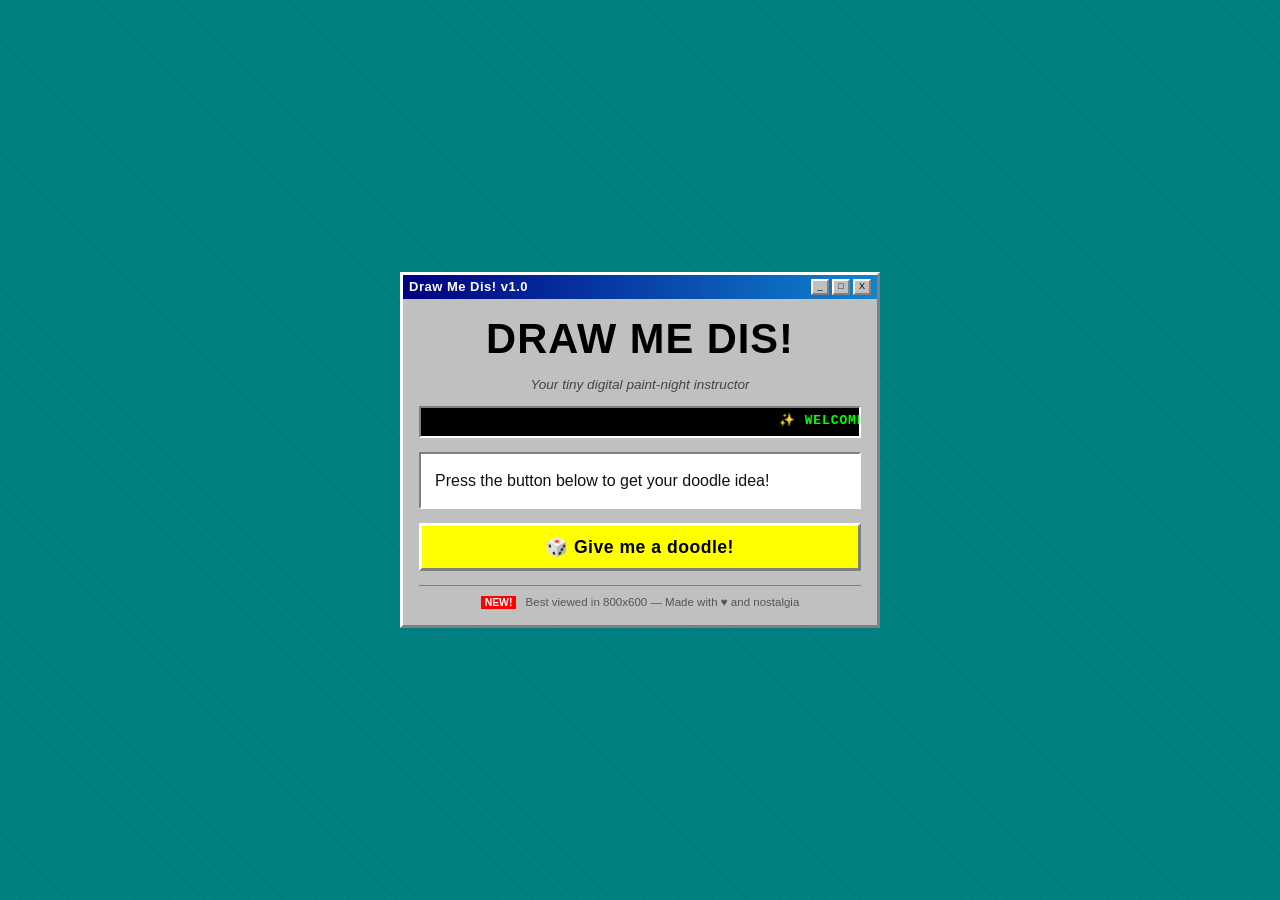
==== index.html @ 057e35a1 "Initial commit: Draw Me Dis doodle generator" ====
<!DOCTYPE html>
<html lang="en">
<head>
  <meta charset="UTF-8">
  <meta name="viewport" content="width=device-width, initial-scale=1">
  <title>Draw Me Dis!</title>
  <link rel="stylesheet" href="styles.css">
</head>
<body>

  <div class="window">
    <div class="title-bar">
      <span class="title-bar-text">Draw Me Dis! v1.0</span>
      <div class="title-bar-buttons">
        <button class="title-btn">_</button>
        <button class="title-btn">&#9633;</button>
        <button class="title-btn">X</button>
      </div>
    </div>

    <div class="window-body">

      <h1 class="rainbow-text">Draw Me Dis!</h1>
      <p class="subtitle">Your tiny digital paint-night instructor</p>

      <div class="marquee-wrap">
        <marquee class="marquee">
          &#x2728; WELCOME TO DRAW ME DIS! &#x2728; &nbsp;&nbsp;&nbsp;
          GET YOUR DOODLE ON! &#x1F58A;&#xFE0F; &nbsp;&nbsp;&nbsp;
          ART IS FOR EVERYONE! &#x1F3A8; &nbsp;&nbsp;&nbsp;
        </marquee>
      </div>

      <div class="card" id="idea-card">
        <p id="idea-display">Press the button below to get your doodle idea!</p>
      </div>

      <button class="btn btn-primary" id="generate-btn" onclick="generateIdea()">
        &#x1F3B2; Give me a doodle!
      </button>

      <div id="steps-section" class="hidden">
        <div class="card step-card">
          <span class="step-label" id="step-label">Step 1</span>
          <p id="step-display"></p>
        </div>

        <button class="btn btn-secondary" id="next-btn" onclick="showNextStep()">
          Next Step &rarr;
        </button>
      </div>

      <div id="name-section" class="hidden">
        <div class="card">
          <label for="doodle-name" class="field-label">&#x1F31F; Name your masterpiece:</label>
          <input
            type="text"
            id="doodle-name"
            class="text-input"
            placeholder="e.g. Teacup Mouse Supreme"
            maxlength="60"
          >
          <button class="btn btn-success" onclick="saveName()">Save Name!</button>
          <p id="name-result" class="name-result hidden"></p>
        </div>
      </div>

      <button class="btn btn-reset hidden" id="reset-btn" onclick="resetDoodle()">
        &#x1F504; Start Over
      </button>

      <div class="footer">
        <span class="blink-badge">NEW!</span>
        Best viewed in 800x600 &mdash; Made with &#x2665; and nostalgia
      </div>

    </div>
  </div>

  <script src="script.js"></script>
</body>
</html>
---- styles.css ----
/* =============================================
   DRAW ME DIS! — Retro 90s Design System
   ============================================= */

/* --- Reset & Base --- */
*, *::before, *::after {
  box-sizing: border-box;
  margin: 0;
  padding: 0;
}

/* Tiled background texture using a CSS repeating pattern */
body {
  background-color: #008080; /* Classic Windows teal desktop */
  background-image:
    repeating-linear-gradient(
      45deg,
      rgba(0,0,0,0.04) 0px,
      rgba(0,0,0,0.04) 1px,
      transparent 1px,
      transparent 8px
    );
  font-family: "Arial", "Helvetica", sans-serif;
  min-height: 100vh;
  display: flex;
  align-items: flex-start;
  justify-content: center;
  padding: 16px;
}

/* --- Window Chrome --- */
.window {
  background: #C0C0C0;
  border-top: 3px solid #FFFFFF;
  border-left: 3px solid #FFFFFF;
  border-right: 3px solid #808080;
  border-bottom: 3px solid #808080;
  width: 100%;
  max-width: 480px;
  margin: 0 auto;
}

/* Title bar */
.title-bar {
  background: linear-gradient(to right, #000080, #1084d0);
  color: #FFFFFF;
  font-weight: bold;
  font-size: 13px;
  padding: 4px 6px;
  display: flex;
  align-items: center;
  justify-content: space-between;
  user-select: none;
}

.title-bar-text {
  letter-spacing: 0.5px;
}

.title-bar-buttons {
  display: flex;
  gap: 3px;
}

.title-btn {
  background: #C0C0C0;
  border-top: 2px solid #FFFFFF;
  border-left: 2px solid #FFFFFF;
  border-right: 2px solid #808080;
  border-bottom: 2px solid #808080;
  width: 18px;
  height: 16px;
  font-size: 9px;
  cursor: pointer;
  line-height: 1;
  padding: 0;
  display: flex;
  align-items: center;
  justify-content: center;
}

.title-btn:active {
  border-top: 2px solid #808080;
  border-left: 2px solid #808080;
  border-right: 2px solid #FFFFFF;
  border-bottom: 2px solid #FFFFFF;
}

/* Window body */
.window-body {
  padding: 16px;
  display: flex;
  flex-direction: column;
  gap: 14px;
}

/* --- Headings --- */
h1.rainbow-text {
  font-size: clamp(1.8rem, 8vw, 2.4rem);
  font-weight: 900;
  text-align: center;
  letter-spacing: 1px;
  text-transform: uppercase;
  animation: rainbow-shift 2.5s linear infinite;
}

@keyframes rainbow-shift {
  0%   { color: #FF0000; }
  16%  { color: #FF8800; }
  33%  { color: #DDDD00; }
  50%  { color: #00AA00; }
  66%  { color: #0000FF; }
  83%  { color: #8800AA; }
  100% { color: #FF0000; }
}

.subtitle {
  text-align: center;
  font-size: 0.85rem;
  color: #444444;
  font-style: italic;
}

/* Respect reduced motion */
@media (prefers-reduced-motion: reduce) {
  h1.rainbow-text {
    animation: none;
    color: #000080;
  }
  .blink-badge {
    animation: none !important;
  }
}

/* --- Marquee --- */
.marquee-wrap {
  border-top: 2px solid #808080;
  border-left: 2px solid #808080;
  border-right: 2px solid #FFFFFF;
  border-bottom: 2px solid #FFFFFF;
  background: #000000;
  padding: 4px 0;
  overflow: hidden;
}

.marquee {
  color: #00FF00;
  font-family: "Courier New", monospace;
  font-size: 0.8rem;
  font-weight: bold;
  letter-spacing: 1px;
}

/* --- Cards --- */
.card {
  background: #FFFFFF;
  border-top: 2px solid #808080;
  border-left: 2px solid #808080;
  border-right: 2px solid #FFFFFF;
  border-bottom: 2px solid #FFFFFF;
  padding: 14px;
  display: flex;
  flex-direction: column;
  gap: 10px;
}

.step-card {
  border-left: 4px solid #000080;
}

.step-label {
  font-size: 0.75rem;
  font-weight: bold;
  color: #FFFFFF;
  background: #000080;
  padding: 2px 8px;
  display: inline-block;
  align-self: flex-start;
  letter-spacing: 1px;
  text-transform: uppercase;
}

#idea-display,
#step-display {
  font-size: 1rem;
  line-height: 1.6;
  color: #111111;
}

/* --- Buttons --- */
.btn {
  display: block;
  width: 100%;
  min-height: 48px;
  font-size: 1rem;
  font-weight: bold;
  font-family: inherit;
  cursor: pointer;
  text-align: center;
  padding: 10px 16px;
  letter-spacing: 0.5px;

  /* Beveled 3D border */
  border-top: 3px solid #FFFFFF;
  border-left: 3px solid #FFFFFF;
  border-right: 3px solid #808080;
  border-bottom: 3px solid #808080;

  /* Focus ring for keyboard users */
  outline: none;
}

.btn:focus-visible {
  outline: 2px dotted #000000;
  outline-offset: 2px;
}

/* Visually press down on click */
.btn:active {
  border-top: 3px solid #808080;
  border-left: 3px solid #808080;
  border-right: 3px solid #FFFFFF;
  border-bottom: 3px solid #FFFFFF;
  transform: translate(1px, 1px);
}

.btn-primary {
  background: #FFFF00;
  color: #000000;
  font-size: 1.1rem;
}

.btn-secondary {
  background: #C0C0C0;
  color: #000000;
}

.btn-success {
  background: #00AA00;
  color: #FFFFFF;
  min-height: 44px;
}

.btn-reset {
  background: #C0C0C0;
  color: #AA0000;
  font-size: 0.9rem;
}

/* --- Form Elements --- */
.field-label {
  font-weight: bold;
  font-size: 0.9rem;
  color: #000000;
}

.text-input {
  width: 100%;
  min-height: 44px;
  font-size: 1rem;
  font-family: "Courier New", monospace;
  padding: 8px;
  color: #000000;
  background: #FFFFFF;

  border-top: 2px solid #808080;
  border-left: 2px solid #808080;
  border-right: 2px solid #FFFFFF;
  border-bottom: 2px solid #FFFFFF;
  outline: none;
}

.text-input:focus {
  outline: 2px dotted #000080;
  outline-offset: 1px;
}

.name-result {
  font-weight: bold;
  color: #000080;
  font-size: 1rem;
  text-align: center;
  padding: 4px 0;
}

/* --- Links (classic 90s) --- */
a:link    { color: #0000EE; }
a:visited { color: #551A8B; }
a:hover   { color: #FF0000; text-decoration: underline; }

/* --- Blink Badge --- */
.blink-badge {
  display: inline-block;
  background: #FF0000;
  color: #FFFFFF;
  font-size: 0.65rem;
  font-weight: bold;
  padding: 1px 4px;
  margin-right: 6px;
  animation: blink 1s step-start infinite;
}

@keyframes blink {
  50% { opacity: 0; }
}

/* --- Footer --- */
.footer {
  font-size: 0.72rem;
  color: #555555;
  text-align: center;
  border-top: 1px solid #808080;
  padding-top: 10px;
}

/* --- Utility --- */
.hidden {
  display: none !important;
}

/* --- Desktop scaling --- */
@media (min-width: 600px) {
  body {
    padding: 32px 16px;
    align-items: center;
  }

  .window {
    margin-top: 0;
  }

  h1.rainbow-text {
    font-size: 2.6rem;
  }
}
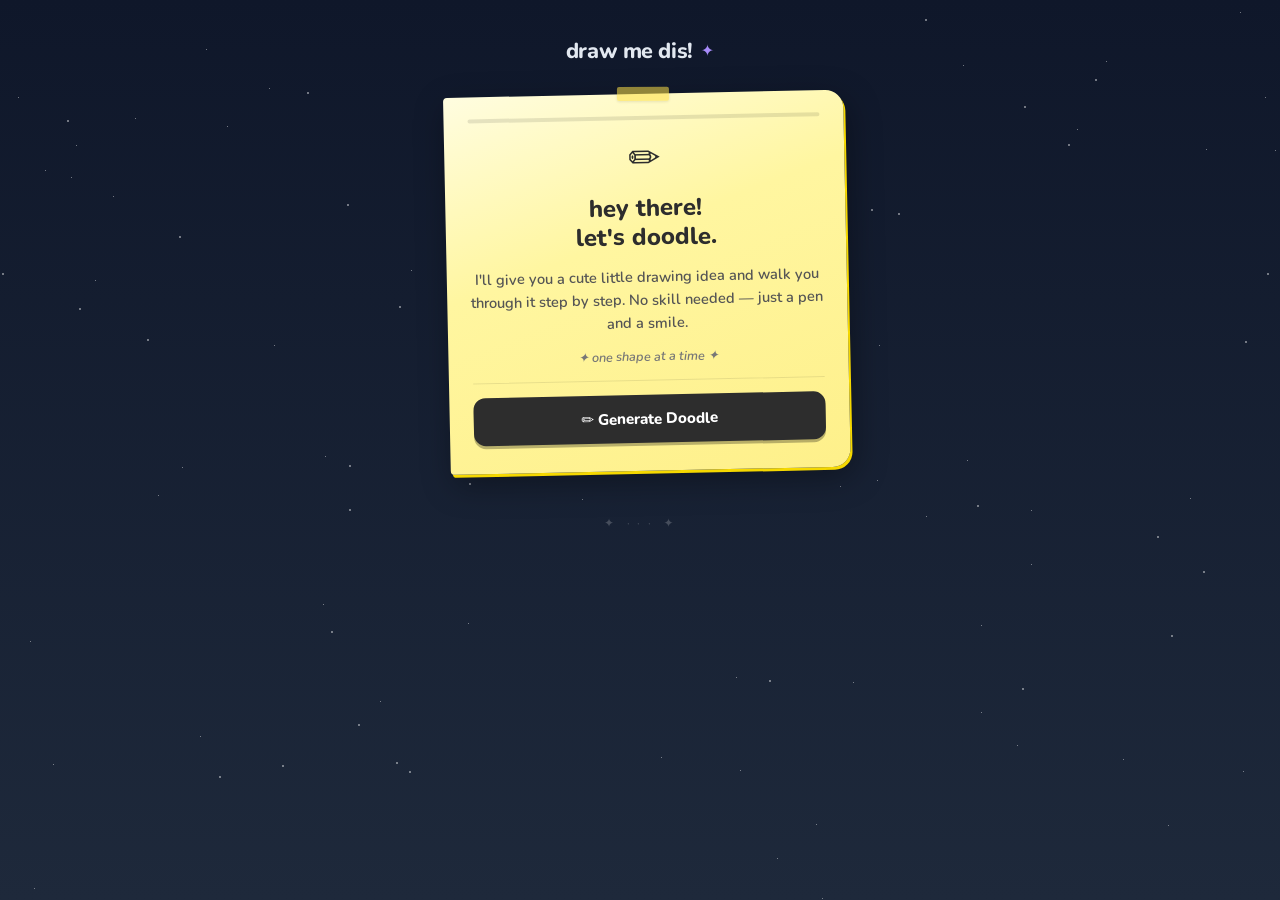
==== commit 45d697de: "merging multiple files for one cohesive primary" ====
--- a/index.html
+++ b/index.html
@@ -1,80 +1,43 @@
 <!DOCTYPE html>
 <html lang="en">
 <head>
-  <meta charset="UTF-8">
-  <meta name="viewport" content="width=device-width, initial-scale=1">
+  <meta charset="UTF-8" />
+  <meta name="viewport" content="width=device-width, initial-scale=1.0" />
   <title>Draw Me Dis!</title>
-  <link rel="stylesheet" href="styles.css">
+  <link rel="stylesheet" href="styles.css" />
 </head>
 <body>
 
-  <div class="window">
-    <div class="title-bar">
-      <span class="title-bar-text">Draw Me Dis! v1.0</span>
-      <div class="title-bar-buttons">
-        <button class="title-btn">_</button>
-        <button class="title-btn">&#9633;</button>
-        <button class="title-btn">X</button>
+  <!-- Star field lives behind everything -->
+  <div id="starField" aria-hidden="true"></div>
+
+  <div class="page">
+
+    <div class="header-area">
+      <span class="app-title">draw me dis!</span>
+      <span class="sparkle">✦</span>
+    </div>
+
+    <div class="note-wrapper">
+      <div class="sticky-note" id="stickyNote">
+
+        <div class="progress-bar-track" id="progressTrack">
+          <div class="progress-bar-fill" id="progressFill"></div>
+        </div>
+
+        <div class="note-content" id="noteContent">
+          <!-- filled by JS -->
+        </div>
+
       </div>
     </div>
 
-    <div class="window-body">
+    <div class="deco-bottom">
+      <span>✦</span>
+      <span>· · ·</span>
+      <span>✦</span>
+    </div>
 
-      <h1 class="rainbow-text">Draw Me Dis!</h1>
-      <p class="subtitle">Your tiny digital paint-night instructor</p>
-
-      <div class="marquee-wrap">
-        <marquee class="marquee">
-          &#x2728; WELCOME TO DRAW ME DIS! &#x2728; &nbsp;&nbsp;&nbsp;
-          GET YOUR DOODLE ON! &#x1F58A;&#xFE0F; &nbsp;&nbsp;&nbsp;
-          ART IS FOR EVERYONE! &#x1F3A8; &nbsp;&nbsp;&nbsp;
-        </marquee>
-      </div>
-
-      <div class="card" id="idea-card">
-        <p id="idea-display">Press the button below to get your doodle idea!</p>
-      </div>
-
-      <button class="btn btn-primary" id="generate-btn" onclick="generateIdea()">
-        &#x1F3B2; Give me a doodle!
-      </button>
-
-      <div id="steps-section" class="hidden">
-        <div class="card step-card">
-          <span class="step-label" id="step-label">Step 1</span>
-          <p id="step-display"></p>
-        </div>
-
-        <button class="btn btn-secondary" id="next-btn" onclick="showNextStep()">
-          Next Step &rarr;
-        </button>
-      </div>
-
-      <div id="name-section" class="hidden">
-        <div class="card">
-          <label for="doodle-name" class="field-label">&#x1F31F; Name your masterpiece:</label>
-          <input
-            type="text"
-            id="doodle-name"
-            class="text-input"
-            placeholder="e.g. Teacup Mouse Supreme"
-            maxlength="60"
-          >
-          <button class="btn btn-success" onclick="saveName()">Save Name!</button>
-          <p id="name-result" class="name-result hidden"></p>
-        </div>
-      </div>
-
-      <button class="btn btn-reset hidden" id="reset-btn" onclick="resetDoodle()">
-        &#x1F504; Start Over
-      </button>
-
-      <div class="footer">
-        <span class="blink-badge">NEW!</span>
-        Best viewed in 800x600 &mdash; Made with &#x2665; and nostalgia
-      </div>
-
-    </div>
   </div>
 
   <script src="script.js"></script>
--- a/styles.css
+++ b/styles.css
@@ -1,335 +1,406 @@
-/* =============================================
-   DRAW ME DIS! — Retro 90s Design System
-   ============================================= */
-
-/* --- Reset & Base --- */
+@import url('https://fonts.googleapis.com/css2?family=Nunito:wght@400;600;700;800&display=swap');
+
+/* — Reset — */
 *, *::before, *::after {
   box-sizing: border-box;
   margin: 0;
   padding: 0;
 }
 
-/* Tiled background texture using a CSS repeating pattern */
-body {
-  background-color: #008080; /* Classic Windows teal desktop */
-  background-image:
-    repeating-linear-gradient(
-      45deg,
-      rgba(0,0,0,0.04) 0px,
-      rgba(0,0,0,0.04) 1px,
-      transparent 1px,
-      transparent 8px
-    );
-  font-family: "Arial", "Helvetica", sans-serif;
+/* — Variables — */
+:root {
+  --note-yellow-dark: #f5d800;
+  --note-shadow: rgba(0,0,0,0.35);
+  --text-dark: #2d2d2d;
+  --text-mid: #555;
+  --text-soft: #777;
+  --accent: #f97316;
+  --accent2: #a78bfa;
+}
+
+/* — Background: starry night — */
+html, body {
+  min-height: 100%;
+  background: linear-gradient(180deg, #0f172a 0%, #1e293b 100%);
+  background-attachment: fixed;
+  font-family: 'Nunito', system-ui, sans-serif;
+  color: var(--text-dark);
+  overflow-x: hidden;
+}
+
+/* — Star field — */
+#starField {
+  position: fixed;
+  inset: 0;
+  pointer-events: none;
+  z-index: 0;
+  overflow: hidden;
+}
+
+.star {
+  position: absolute;
+  background: #ffffff;
+  border-radius: 50%;
+  opacity: 0.55;
+}
+
+.star.twinkle {
+  animation: twinkle var(--twinkle-dur, 3s) ease-in-out infinite;
+  animation-delay: var(--twinkle-delay, 0s);
+}
+
+@keyframes twinkle {
+  0%, 100% { opacity: 0.55; }
+  50%       { opacity: 0.1;  }
+}
+
+/* — Page layout — */
+.page {
+  position: relative;
+  z-index: 1;
   min-height: 100vh;
   display: flex;
-  align-items: flex-start;
+  flex-direction: column;
+  align-items: center;
+  padding: 36px 16px 48px;
+}
+
+/* — Header — */
+.header-area {
+  display: flex;
+  align-items: center;
+  gap: 8px;
+  margin-bottom: 32px;
+  user-select: none;
+}
+
+.app-title {
+  font-size: 1.35rem;
+  font-weight: 800;
+  letter-spacing: -0.02em;
+  color: #e2e8f0;
+}
+
+.sparkle {
+  font-size: 1rem;
+  color: var(--accent2);
+  animation: pulse-sparkle 2.4s ease-in-out infinite;
+}
+
+@keyframes pulse-sparkle {
+  0%, 100% { opacity: 1;   transform: scale(1);   }
+  50%       { opacity: 0.5; transform: scale(0.8); }
+}
+
+/* — Note wrapper — */
+.note-wrapper {
+  width: 100%;
+  max-width: 400px;
+  display: flex;
   justify-content: center;
-  padding: 16px;
-}
-
-/* --- Window Chrome --- */
-.window {
-  background: #C0C0C0;
-  border-top: 3px solid #FFFFFF;
-  border-left: 3px solid #FFFFFF;
-  border-right: 3px solid #808080;
-  border-bottom: 3px solid #808080;
+  margin-left: 6px;
+}
+
+/* — Sticky note — */
+.sticky-note {
   width: 100%;
-  max-width: 480px;
-  margin: 0 auto;
-}
-
-/* Title bar */
-.title-bar {
-  background: linear-gradient(to right, #000080, #1084d0);
-  color: #FFFFFF;
-  font-weight: bold;
-  font-size: 13px;
-  padding: 4px 6px;
-  display: flex;
-  align-items: center;
-  justify-content: space-between;
-  user-select: none;
-}
-
-.title-bar-text {
-  letter-spacing: 0.5px;
-}
-
-.title-bar-buttons {
-  display: flex;
-  gap: 3px;
-}
-
-.title-btn {
-  background: #C0C0C0;
-  border-top: 2px solid #FFFFFF;
-  border-left: 2px solid #FFFFFF;
-  border-right: 2px solid #808080;
-  border-bottom: 2px solid #808080;
-  width: 18px;
-  height: 16px;
-  font-size: 9px;
-  cursor: pointer;
-  line-height: 1;
-  padding: 0;
-  display: flex;
-  align-items: center;
-  justify-content: center;
-}
-
-.title-btn:active {
-  border-top: 2px solid #808080;
-  border-left: 2px solid #808080;
-  border-right: 2px solid #FFFFFF;
-  border-bottom: 2px solid #FFFFFF;
-}
-
-/* Window body */
-.window-body {
-  padding: 16px;
+  background: linear-gradient(
+    160deg,
+    #fffde0 0%,
+    #fff6a0 40%,
+    #fef08a 100%
+  );
+  border-radius: 4px 18px 18px 4px;
+  box-shadow:
+    2px 3px 0px var(--note-yellow-dark),
+    4px 10px 32px var(--note-shadow),
+    0 1px 2px rgba(0,0,0,0.12);
+  padding: 22px 24px 28px;
+  position: relative;
+  transform: rotate(-1.2deg);
+  transform-origin: top left;
+}
+
+/* tape strip */
+.sticky-note::before {
+  content: '';
+  position: absolute;
+  top: -7px;
+  left: 50%;
+  transform: translateX(-50%) rotate(1deg);
+  width: 52px;
+  height: 14px;
+  background: rgba(253,224,71,0.55);
+  border-radius: 2px;
+  box-shadow: 0 1px 3px rgba(0,0,0,0.1);
+}
+
+/* crumple out */
+.sticky-note.crumple-out {
+  animation: crumpleOut 0.38s cubic-bezier(0.4,0,1,1) forwards;
+}
+
+@keyframes crumpleOut {
+  0%   { transform: rotate(-1.2deg)                    scale(1, 1);        opacity: 1;   }
+  35%  { transform: rotate(var(--crumple-mid, 3deg))   scale(0.97, 0.95);  opacity: 0.85; }
+  100% { transform: rotate(var(--crumple-end, -7deg))  scale(0.86, 0.80);  opacity: 0;   }
+}
+
+/* pop in */
+.sticky-note.pop-in {
+  animation: popIn 0.42s cubic-bezier(0.22,1.5,0.5,1) forwards;
+}
+
+@keyframes popIn {
+  0%   { transform: rotate(var(--popin-start, -3deg)) scale(0.82); opacity: 0; }
+  68%  { transform: rotate(-0.6deg)                   scale(1.03); opacity: 1; }
+  100% { transform: rotate(-1.2deg)                   scale(1);    opacity: 1; }
+}
+
+/* — Progress bar — */
+.progress-bar-track {
+  width: 100%;
+  height: 4px;
+  background: rgba(0,0,0,0.1);
+  border-radius: 99px;
+  overflow: hidden;
+  margin-bottom: 20px;
+}
+
+.progress-bar-fill {
+  height: 100%;
+  width: 0%;
+  background: linear-gradient(90deg, #f97316, #a78bfa);
+  border-radius: 99px;
+  transition: width 0.48s cubic-bezier(0.4,0,0.2,1);
+}
+
+/* — Note content — */
+.note-content {
   display: flex;
   flex-direction: column;
   gap: 14px;
 }
 
-/* --- Headings --- */
-h1.rainbow-text {
-  font-size: clamp(1.8rem, 8vw, 2.4rem);
-  font-weight: 900;
+.intro-icon {
+  font-size: 2.4rem;
+  line-height: 1;
   text-align: center;
-  letter-spacing: 1px;
+  margin-bottom: 2px;
+}
+
+.note-label {
+  font-size: 0.7rem;
+  font-weight: 700;
+  letter-spacing: 0.12em;
   text-transform: uppercase;
-  animation: rainbow-shift 2.5s linear infinite;
-}
-
-@keyframes rainbow-shift {
-  0%   { color: #FF0000; }
-  16%  { color: #FF8800; }
-  33%  { color: #DDDD00; }
-  50%  { color: #00AA00; }
-  66%  { color: #0000FF; }
-  83%  { color: #8800AA; }
-  100% { color: #FF0000; }
-}
-
-.subtitle {
+  color: var(--text-soft);
+}
+
+.note-title {
+  font-size: 1.5rem;
+  font-weight: 800;
+  line-height: 1.2;
+  color: var(--text-dark);
   text-align: center;
-  font-size: 0.85rem;
-  color: #444444;
+}
+
+.note-desc {
+  font-size: 0.92rem;
+  font-weight: 600;
+  color: var(--text-mid);
+  line-height: 1.55;
+  text-align: center;
+}
+
+.note-tagline {
+  font-size: 0.8rem;
+  color: var(--text-soft);
+  font-weight: 600;
   font-style: italic;
-}
-
-/* Respect reduced motion */
-@media (prefers-reduced-motion: reduce) {
-  h1.rainbow-text {
-    animation: none;
-    color: #000080;
-  }
-  .blink-badge {
-    animation: none !important;
-  }
-}
-
-/* --- Marquee --- */
-.marquee-wrap {
-  border-top: 2px solid #808080;
-  border-left: 2px solid #808080;
-  border-right: 2px solid #FFFFFF;
-  border-bottom: 2px solid #FFFFFF;
-  background: #000000;
+  text-align: center;
+}
+
+/* — Step display — */
+.step-number {
+  font-size: 0.7rem;
+  font-weight: 700;
+  letter-spacing: 0.1em;
+  text-transform: uppercase;
+  color: var(--text-soft);
+  text-align: left;
+}
+
+.step-text {
+  font-size: 1.02rem;
+  font-weight: 700;
+  color: var(--text-dark);
+  line-height: 1.55;
+  text-align: left;
+}
+
+.step-text.reveal {
+  animation: stepReveal 0.35s ease-in-out forwards;
+}
+
+@keyframes stepReveal {
+  from { opacity: 0; transform: translateY(10px); }
+  to   { opacity: 1; transform: translateY(0);    }
+}
+
+/* — Steps history — */
+.steps-history {
+  display: flex;
+  flex-direction: column;
+  gap: 8px;
+}
+
+.step-past {
+  font-size: 0.82rem;
+  font-weight: 600;
+  color: rgba(0,0,0,0.35);
   padding: 4px 0;
-  overflow: hidden;
-}
-
-.marquee {
-  color: #00FF00;
-  font-family: "Courier New", monospace;
-  font-size: 0.8rem;
-  font-weight: bold;
-  letter-spacing: 1px;
-}
-
-/* --- Cards --- */
-.card {
-  background: #FFFFFF;
-  border-top: 2px solid #808080;
-  border-left: 2px solid #808080;
-  border-right: 2px solid #FFFFFF;
-  border-bottom: 2px solid #FFFFFF;
-  padding: 14px;
+  border-bottom: 1px dashed rgba(0,0,0,0.1);
+  line-height: 1.4;
+  text-align: left;
+}
+
+/* — Done message — */
+.done-message {
+  font-size: 0.88rem;
+  font-weight: 700;
+  color: var(--text-mid);
+  text-align: center;
+  padding: 4px 0;
+}
+
+/* — Buttons — */
+.btn {
+  display: inline-flex;
+  align-items: center;
+  justify-content: center;
+  gap: 6px;
+  padding: 14px 22px;
+  border: none;
+  border-radius: 12px;
+  font-family: inherit;
+  font-weight: 800;
+  font-size: 0.95rem;
+  cursor: pointer;
+  transition:
+    transform 0.18s ease-in-out,
+    box-shadow 0.18s ease-in-out,
+    opacity 0.18s ease-in-out;
+  -webkit-tap-highlight-color: transparent;
+  width: 100%;
+}
+
+.btn:active {
+  transform: scale(0.95) !important;
+  opacity: 0.88;
+}
+
+.btn-generate {
+  background: var(--text-dark);
+  color: #fff;
+  box-shadow: 0 3px 0 rgba(0,0,0,0.28);
+}
+
+.btn-generate:hover {
+  transform: translateY(-2px);
+  box-shadow: 0 6px 0 rgba(0,0,0,0.22);
+}
+
+.btn-next {
+  background: #fff;
+  color: var(--text-dark);
+  box-shadow: 0 3px 0 rgba(0,0,0,0.12);
+  border: 2px solid rgba(0,0,0,0.08);
+}
+
+.btn-next:hover {
+  transform: translateY(-2px);
+  box-shadow: 0 6px 0 rgba(0,0,0,0.1);
+}
+
+.btn-pic {
+  background: linear-gradient(135deg, #f97316, #fb923c);
+  color: #fff;
+  box-shadow: 0 3px 0 #c2410c;
+}
+
+.btn-pic:hover {
+  transform: translateY(-2px);
+  box-shadow: 0 6px 0 #c2410c;
+}
+
+.btn-small {
+  width: auto;
+  padding: 10px 18px;
+  font-size: 0.82rem;
+  background: transparent;
+  color: var(--text-soft);
+  box-shadow: none;
+  border: 1.5px dashed rgba(0,0,0,0.18);
+  border-radius: 10px;
+}
+
+.btn-small:hover {
+  background: rgba(0,0,0,0.04);
+  transform: none;
+  box-shadow: none;
+}
+
+.btn-row {
   display: flex;
   flex-direction: column;
   gap: 10px;
-}
-
-.step-card {
-  border-left: 4px solid #000080;
-}
-
-.step-label {
+  align-items: center;
+}
+
+.btn-row .btn {
+  width: 100%;
+}
+
+.btn-row-inline {
+  display: flex;
+  gap: 10px;
+  align-items: center;
+  justify-content: center;
+}
+
+.btn-row-inline .btn-next {
+  flex: 1;
+}
+
+/* — Divider — */
+.note-divider {
+  height: 1px;
+  background: rgba(0,0,0,0.09);
+  border-radius: 99px;
+}
+
+/* — Deco bottom — */
+.deco-bottom {
+  margin-top: 40px;
+  display: flex;
+  gap: 10px;
+  align-items: center;
+  color: rgba(255,255,255,0.2);
   font-size: 0.75rem;
-  font-weight: bold;
-  color: #FFFFFF;
-  background: #000080;
-  padding: 2px 8px;
-  display: inline-block;
-  align-self: flex-start;
-  letter-spacing: 1px;
-  text-transform: uppercase;
-}
-
-#idea-display,
-#step-display {
-  font-size: 1rem;
-  line-height: 1.6;
-  color: #111111;
-}
-
-/* --- Buttons --- */
-.btn {
-  display: block;
-  width: 100%;
-  min-height: 48px;
-  font-size: 1rem;
-  font-weight: bold;
-  font-family: inherit;
-  cursor: pointer;
-  text-align: center;
-  padding: 10px 16px;
-  letter-spacing: 0.5px;
-
-  /* Beveled 3D border */
-  border-top: 3px solid #FFFFFF;
-  border-left: 3px solid #FFFFFF;
-  border-right: 3px solid #808080;
-  border-bottom: 3px solid #808080;
-
-  /* Focus ring for keyboard users */
-  outline: none;
-}
-
-.btn:focus-visible {
-  outline: 2px dotted #000000;
-  outline-offset: 2px;
-}
-
-/* Visually press down on click */
-.btn:active {
-  border-top: 3px solid #808080;
-  border-left: 3px solid #808080;
-  border-right: 3px solid #FFFFFF;
-  border-bottom: 3px solid #FFFFFF;
-  transform: translate(1px, 1px);
-}
-
-.btn-primary {
-  background: #FFFF00;
-  color: #000000;
-  font-size: 1.1rem;
-}
-
-.btn-secondary {
-  background: #C0C0C0;
-  color: #000000;
-}
-
-.btn-success {
-  background: #00AA00;
-  color: #FFFFFF;
-  min-height: 44px;
-}
-
-.btn-reset {
-  background: #C0C0C0;
-  color: #AA0000;
-  font-size: 0.9rem;
-}
-
-/* --- Form Elements --- */
-.field-label {
-  font-weight: bold;
-  font-size: 0.9rem;
-  color: #000000;
-}
-
-.text-input {
-  width: 100%;
-  min-height: 44px;
-  font-size: 1rem;
-  font-family: "Courier New", monospace;
-  padding: 8px;
-  color: #000000;
-  background: #FFFFFF;
-
-  border-top: 2px solid #808080;
-  border-left: 2px solid #808080;
-  border-right: 2px solid #FFFFFF;
-  border-bottom: 2px solid #FFFFFF;
-  outline: none;
-}
-
-.text-input:focus {
-  outline: 2px dotted #000080;
-  outline-offset: 1px;
-}
-
-.name-result {
-  font-weight: bold;
-  color: #000080;
-  font-size: 1rem;
-  text-align: center;
-  padding: 4px 0;
-}
-
-/* --- Links (classic 90s) --- */
-a:link    { color: #0000EE; }
-a:visited { color: #551A8B; }
-a:hover   { color: #FF0000; text-decoration: underline; }
-
-/* --- Blink Badge --- */
-.blink-badge {
-  display: inline-block;
-  background: #FF0000;
-  color: #FFFFFF;
-  font-size: 0.65rem;
-  font-weight: bold;
-  padding: 1px 4px;
-  margin-right: 6px;
-  animation: blink 1s step-start infinite;
-}
-
-@keyframes blink {
-  50% { opacity: 0; }
-}
-
-/* --- Footer --- */
-.footer {
-  font-size: 0.72rem;
-  color: #555555;
-  text-align: center;
-  border-top: 1px solid #808080;
-  padding-top: 10px;
-}
-
-/* --- Utility --- */
-.hidden {
-  display: none !important;
-}
-
-/* --- Desktop scaling --- */
-@media (min-width: 600px) {
-  body {
-    padding: 32px 16px;
-    align-items: center;
+  letter-spacing: 0.2em;
+  user-select: none;
+}
+
+/* — Reduced motion — */
+@media (prefers-reduced-motion: reduce) {
+  .star.twinkle,
+  .sparkle {
+    animation: none;
   }
-
-  .window {
-    margin-top: 0;
+  .sticky-note.crumple-out,
+  .sticky-note.pop-in,
+  .step-text.reveal {
+    animation: none;
   }
-
-  h1.rainbow-text {
-    font-size: 2.6rem;
-  }
-}
+}
